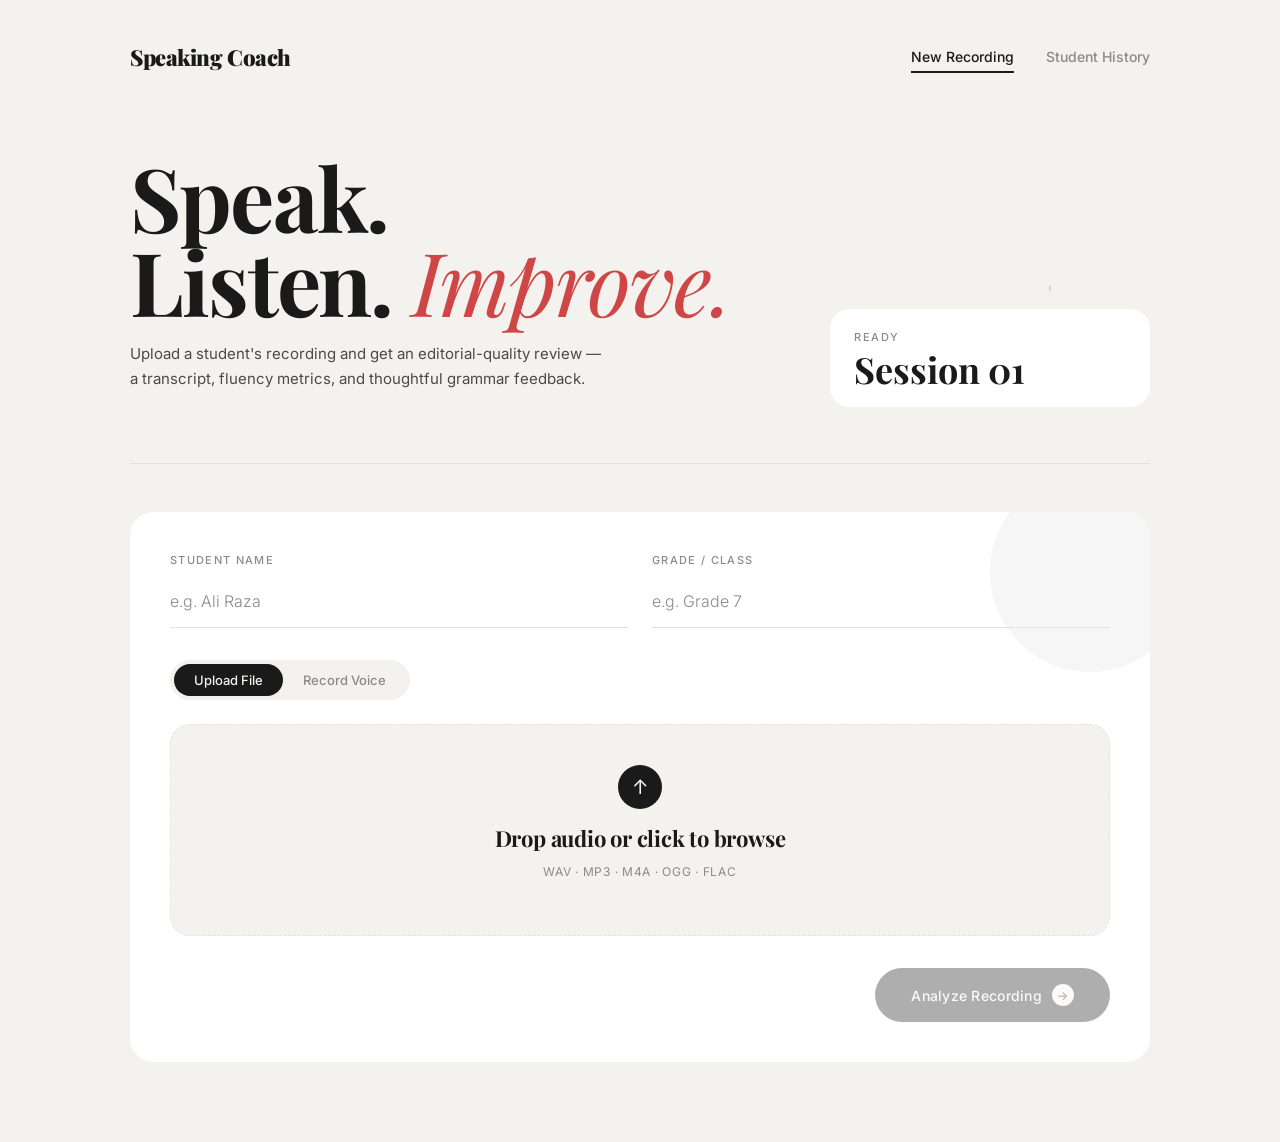
==== static/index.html @ c9e051ad "Speaking Coach" ====
<!DOCTYPE html>
<html lang="en">
<head>
  <meta charset="utf-8">
  <meta name="viewport" content="width=device-width, initial-scale=1">
  <title>English Speaking Coach</title>
  <link rel="preconnect" href="https://fonts.googleapis.com">
  <link rel="preconnect" href="https://fonts.gstatic.com" crossorigin>
  <link href="https://fonts.googleapis.com/css2?family=Playfair+Display:wght@400;500;700;900&family=Inter:wght@300;400;500;600;700&display=swap" rel="stylesheet">
  <style>
    :root {
      --bg: #f4f2ef;          /* warm cream */
      --surface: #ffffff;
      --ink: #1a1a1a;         /* near-black for pills, headings */
      --ink-soft: #4a4a4a;
      --muted: #8a8a8a;
      --line: #e6e3de;
      --accent: #CF4647;      /* the red from the loader */
      --dot: #d8d3cc;
      --serif: 'Playfair Display', Georgia, serif;
      --sans: 'Inter', system-ui, sans-serif;
    }
    * { box-sizing: border-box; }
    html, body { margin: 0; padding: 0; background: var(--bg); }
    body {
      font-family: var(--sans);
      color: var(--ink);
      font-size: 15px;
      line-height: 1.6;
      -webkit-font-smoothing: antialiased;
    }

    /* Dotted background pattern like the NYT reference */
    .dot-bg {
      background-image: radial-gradient(var(--dot) 1.5px, transparent 1.5px);
      background-size: 18px 18px;
    }

    /* ── Layout ── */
    .app-wrap { max-width: 1100px; margin: 0 auto; padding: 32px 40px 80px; }

    /* ── Top nav ── */
    nav.top {
      display: flex; align-items: center; justify-content: space-between;
      padding: 8px 0 40px;
    }
    .brand {
      font-family: var(--serif); font-weight: 900;
      font-size: 22px; letter-spacing: -0.02em;
    }
    .tabs { display: flex; gap: 32px; align-items: center; }
    .tab {
      background: transparent; border: none; cursor: pointer;
      font-family: var(--sans); font-size: 14px; font-weight: 500;
      color: var(--muted); padding: 6px 0;
      border-bottom: 2px solid transparent;
      transition: color 200ms ease, border-color 200ms ease;
    }
    .tab:hover { color: var(--ink); }
    .tab.active { color: var(--ink); border-bottom-color: var(--ink); }

    /* ── Hero ── */
    .hero {
      display: grid; grid-template-columns: 1fr 320px;
      gap: 48px; align-items: end;
      padding: 40px 0 56px;
      border-bottom: 1px solid var(--line);
      margin-bottom: 48px;
    }
    .hero h1 {
      font-family: var(--serif); font-weight: 700;
      font-size: clamp(48px, 7vw, 88px);
      line-height: 0.95; letter-spacing: -0.02em;
      margin: 0 0 20px;
    }
    .hero h1 em { font-style: italic; font-weight: 400; color: var(--accent); }
    .hero .lede {
      font-size: 15px; color: var(--ink-soft); max-width: 480px;
      line-height: 1.65;
    }
    .hero-side {
      background: var(--surface);
      padding: 20px 24px;
      border-radius: 20px;
      display: flex; flex-direction: column; gap: 4px;
    }
    .hero-side .stat-label {
      font-size: 11px; letter-spacing: 0.14em; text-transform: uppercase;
      color: var(--muted); font-weight: 500;
    }
    .hero-side .stat-val {
      font-family: var(--serif); font-weight: 700; font-size: 36px;
      color: var(--ink); line-height: 1;
    }

    /* ── Section header ── */
    .section-head {
      margin: 48px 0 20px;
      display: flex; align-items: baseline; gap: 16px;
    }
    .section-head h2 {
      font-family: var(--serif); font-weight: 700;
      font-size: 32px; letter-spacing: -0.01em; margin: 0;
    }
    .section-head .num {
      font-family: var(--sans); font-size: 12px;
      color: var(--muted); font-weight: 500; letter-spacing: 0.1em;
    }

    /* ── Form + Uploader card ── */
    .form-card {
      background: var(--surface);
      border-radius: 24px;
      padding: 40px;
      position: relative;
      overflow: hidden;
    }
    .form-card::before {
      content: ''; position: absolute; top: -40px; right: -40px;
      width: 200px; height: 200px; border-radius: 50%;
      background: var(--ink); opacity: 0.04;
    }
    .form-row {
      display: grid; grid-template-columns: 1fr 1fr; gap: 24px;
      margin-bottom: 32px;
      position: relative; z-index: 1;
    }
    .field label {
      display: block;
      font-size: 11px; letter-spacing: 0.12em; text-transform: uppercase;
      color: var(--muted); font-weight: 500;
      margin-bottom: 8px;
    }
    .input {
      width: 100%; padding: 12px 0;
      background: transparent;
      border: none; border-bottom: 1px solid var(--line);
      font: inherit; font-size: 16px; color: var(--ink);
      outline: none;
      transition: border-color 200ms ease;
    }
    .input:focus { border-color: var(--ink); }
    .input::placeholder { color: var(--muted); font-weight: 300; }

    .uploader {
      display: block; width: 100%; box-sizing: border-box;
      background: var(--bg);
      border: 1.5px dashed var(--line);
      border-radius: 20px;
      padding: 40px 24px; text-align: center;
      cursor: pointer;
      transition: border-color 200ms ease, background 200ms ease;
      position: relative; z-index: 1;
    }
    .uploader:hover, .uploader.dragging {
      border-color: var(--ink); background: var(--surface);
    }
    .uploader-icon {
      width: 44px; height: 44px; margin: 0 auto 12px;
      background: var(--ink); border-radius: 50%;
      display: grid; place-items: center; color: var(--bg);
      font-size: 20px;
    }
    .uploader .title {
      font-family: var(--serif); font-weight: 700; font-size: 22px;
      letter-spacing: -0.01em; color: var(--ink);
    }
    .uploader .sub {
      font-size: 12px; color: var(--muted); margin-top: 6px;
      letter-spacing: 0.06em;
    }
    .uploader input { display: none; }
    .selected-file {
      margin-top: 14px; font-size: 13px; font-weight: 500;
      color: var(--accent);
    }

    .audio-preview-wrap {
      background: var(--surface);
      border-radius: 16px;
      padding: 16px 20px;
      margin-top: 20px;
      display: flex; align-items: center; gap: 16px;
    }
    .audio-preview-wrap .icon-dot {
      width: 36px; height: 36px; border-radius: 50%;
      background: var(--ink); color: var(--bg);
      display: grid; place-items: center; flex: none;
      font-size: 14px;
    }
    .audio-preview-wrap audio {
      flex: 1; height: 36px;
    }

    /* ── Source toggle (upload vs record) ── */
    .source-toggle {
      display: inline-flex; padding: 4px;
      background: var(--bg); border-radius: 999px;
      margin-bottom: 24px; position: relative; z-index: 1;
    }
    .source-toggle button {
      background: transparent; border: none; cursor: pointer;
      padding: 8px 20px; border-radius: 999px;
      font-family: var(--sans); font-size: 13px; font-weight: 500;
      color: var(--muted);
      transition: all 200ms ease;
    }
    .source-toggle button.active {
      background: var(--ink); color: var(--bg);
    }

    /* ── Recorder ── */
    .recorder {
      background: var(--bg);
      border-radius: 20px;
      padding: 40px 24px; text-align: center;
      position: relative; z-index: 1;
    }
    .waveform {
      width: 100%; height: 80px;
      margin: 8px 0 24px;
      display: block;
    }
    .rec-btn {
      width: 72px; height: 72px; border-radius: 50%;
      border: none; cursor: pointer; margin: 0 auto 16px;
      background: var(--accent); color: var(--bg);
      display: grid; place-items: center;
      font-size: 28px;
      transition: transform 200ms ease, box-shadow 200ms ease;
      box-shadow: 0 0 0 0 rgba(207, 70, 71, 0.4);
    }
    .rec-btn:hover:not(.recording) { transform: scale(1.05); }
    .rec-btn.recording {
      background: var(--ink);
      animation: pulse 1.4s ease-out infinite;
    }
    @keyframes pulse {
      0% { box-shadow: 0 0 0 0 rgba(207, 70, 71, 0.5); }
      70% { box-shadow: 0 0 0 20px rgba(207, 70, 71, 0); }
      100% { box-shadow: 0 0 0 0 rgba(207, 70, 71, 0); }
    }
    .rec-status {
      font-family: var(--serif); font-style: italic; font-size: 18px;
      color: var(--ink); margin-bottom: 4px;
    }
    .rec-timer {
      font-family: var(--sans); font-size: 13px; letter-spacing: 0.08em;
      color: var(--muted);
    }

    /* ── Corrected transcript with highlights ── */
    .corrected-card {
      background: var(--surface);
      border-radius: 24px; padding: 32px 40px;
      margin-top: 16px;
      border-left: 4px solid var(--accent);
    }
    .corrected-card .label {
      font-size: 11px; letter-spacing: 0.14em; text-transform: uppercase;
      color: var(--muted); font-weight: 500; margin-bottom: 12px;
    }
    .corrected-text {
      font-family: var(--serif); font-size: 22px; line-height: 1.55;
      color: var(--ink);
    }
    .corrected-text mark {
      background: transparent;
      color: var(--accent);
      font-weight: 700;
      padding: 0 2px;
      border-bottom: 2px solid var(--accent);
    }
    .actions {
      display: flex; justify-content: flex-end;
      margin-top: 32px;
      position: relative; z-index: 1;
    }
    .btn-pill {
      background: var(--ink); color: var(--bg);
      border: none; cursor: pointer;
      padding: 16px 36px;
      border-radius: 999px;
      font-family: var(--sans); font-size: 14px; font-weight: 500;
      letter-spacing: 0.02em;
      transition: transform 200ms ease, background 200ms ease;
      display: inline-flex; align-items: center; gap: 10px;
    }
    .btn-pill:hover:not(:disabled) {
      background: var(--accent); transform: translateY(-1px);
    }
    .btn-pill:disabled { opacity: 0.35; cursor: not-allowed; }
    .btn-pill .arrow {
      width: 22px; height: 22px; border-radius: 50%;
      background: var(--bg); color: var(--ink);
      display: grid; place-items: center;
      font-size: 12px;
    }

    /* ── Transcript block (editorial style) ── */
    .transcript-card {
      background: var(--surface);
      border-radius: 24px; padding: 40px 48px;
      position: relative;
    }
    .transcript-card .quote-mark {
      position: absolute; top: 20px; left: 32px;
      font-family: var(--serif); font-size: 80px; line-height: 1;
      color: var(--accent); opacity: 0.4;
    }
    .transcript-text {
      font-family: var(--serif); font-weight: 400;
      font-size: 22px; line-height: 1.5;
      color: var(--ink); padding-left: 44px;
      font-style: italic;
    }

    /* ── Metrics grid — magazine style ── */
    .metrics {
      display: grid; grid-template-columns: repeat(4, 1fr); gap: 20px;
    }
    .metric {
      background: var(--surface);
      border-radius: 20px; padding: 24px;
      transition: transform 200ms ease;
    }
    .metric:hover { transform: translateY(-4px); }
    .metric .label {
      font-size: 11px; letter-spacing: 0.12em; text-transform: uppercase;
      color: var(--muted); font-weight: 500; margin-bottom: 12px;
    }
    .metric .value {
      font-family: var(--serif); font-weight: 700;
      font-size: 44px; line-height: 1; color: var(--ink);
    }
    .metric .unit {
      font-size: 12px; color: var(--muted); margin-top: 6px;
    }

    /* ── Mistakes as editorial cards ── */
    .mistakes-list { display: flex; flex-direction: column; gap: 16px; }
    .mistake-card {
      background: var(--surface);
      border-radius: 20px; padding: 24px 28px;
      display: flex; flex-direction: column; gap: 14px;
    }
    .mistake-card .rule-tag { align-self: flex-start; }
    .rule-tag {
      display: inline-block; font-size: 10px; font-weight: 600;
      letter-spacing: 0.08em; text-transform: uppercase;
      padding: 4px 12px; border-radius: 999px;
      background: var(--bg); color: var(--ink);
    }
    .mistake-body .diff {
      display: flex; align-items: center; gap: 14px;
      font-family: var(--serif); font-size: 20px; font-weight: 500;
      margin-bottom: 8px; flex-wrap: wrap;
    }
    .mistake-body .diff .wrong {
      text-decoration: line-through; text-decoration-color: var(--accent);
      text-decoration-thickness: 2px; color: var(--muted);
    }
    .mistake-body .diff .arrow { color: var(--muted); font-size: 14px; }
    .mistake-body .diff .fix { color: var(--ink); }
    .mistake-body .msg {
      font-size: 14px; color: var(--ink-soft); line-height: 1.6;
    }

    /* ── Filler pills ── */
    .fillers { display: flex; flex-wrap: wrap; gap: 8px; margin-top: 8px; }
    .filler-pill {
      padding: 6px 14px; border-radius: 999px;
      background: var(--surface); color: var(--ink-soft);
      font-size: 13px; font-family: var(--serif); font-style: italic;
    }

    /* ── Empty / success states ── */
    .empty {
      padding: 32px; text-align: center; background: var(--surface);
      border-radius: 20px;
      color: var(--muted); font-size: 14px;
    }
    .success {
      display: inline-flex; align-items: center; gap: 10px;
      background: var(--ink); color: var(--bg);
      padding: 8px 18px; border-radius: 999px;
      font-size: 12px; font-weight: 500; letter-spacing: 0.04em;
      margin-bottom: 24px;
    }
    .success .dot {
      width: 6px; height: 6px; border-radius: 50%; background: var(--accent);
    }

    /* ── Loader (from your CSS) ── */
    .loader-wrap {
      display: flex; flex-direction: column; align-items: center; gap: 20px;
      padding: 80px 0;
    }
    .loader-wrap .loader-caption {
      font-family: var(--serif); font-style: italic;
      font-size: 18px; color: var(--ink-soft);
    }
    .loader {
      width: 60px;
      aspect-ratio: .5;
      display: grid;
    }
    .loader:before {
      content: "";
      width: 30%;
      aspect-ratio: 1;
      border-radius: 50%;
      margin: auto auto 0;
      background: #CF4647;
      animation: l9-0 .5s cubic-bezier(0,800,1,800) infinite;
    }
    .loader:after {
      content: "";
      width: 100%;
      aspect-ratio: 1/cos(30deg);
      margin: 0 auto auto;
      clip-path: polygon(50% -50%,100% 50%,50% 150%,0 50%);
      background: #524656;
      animation: l9-1 .5s linear infinite;
    }
    @keyframes l9-0 {
      0%,2%  {translate: 0   0%}
      98%,to {translate: 0 -.2%}
    }
    @keyframes l9-1 {
      0%,5%  {rotate:  0deg}
      95%,to {rotate:-60deg}
    }

    /* ── History view ── */
    .student-picker {
      display: flex; flex-wrap: wrap; gap: 10px; margin-bottom: 32px;
    }
    .student-chip {
      padding: 10px 20px; border-radius: 999px;
      background: var(--surface); border: none; cursor: pointer;
      font-family: var(--sans); font-size: 13px; font-weight: 500;
      color: var(--ink-soft);
      transition: all 200ms ease;
    }
    .student-chip:hover { color: var(--ink); }
    .student-chip.active {
      background: var(--ink); color: var(--bg);
    }

    .history-header {
      margin-bottom: 32px;
    }
    .history-header .name {
      font-family: var(--serif); font-weight: 700; font-size: 48px;
      letter-spacing: -0.02em; margin: 0 0 8px;
    }
    .history-header .meta {
      font-size: 12px; letter-spacing: 0.12em; text-transform: uppercase;
      color: var(--muted); font-weight: 500;
    }

    .session-table {
      width: 100%; border-collapse: collapse;
      background: var(--surface); border-radius: 20px; overflow: hidden;
    }
    .session-table th {
      text-align: left; padding: 16px 20px;
      font-size: 11px; letter-spacing: 0.12em; text-transform: uppercase;
      color: var(--muted); font-weight: 500;
      border-bottom: 1px solid var(--line);
    }
    .session-table td {
      padding: 16px 20px;
      border-bottom: 1px solid var(--line);
      font-size: 14px;
    }
    .session-table tr:last-child td { border-bottom: none; }
    .session-table td:first-child { font-family: var(--serif); font-weight: 500; }

    .bar-list {
      background: var(--surface); border-radius: 20px; padding: 24px 28px;
    }
    .bar-row {
      display: grid; grid-template-columns: 160px 1fr 40px;
      align-items: center; gap: 16px; padding: 10px 0;
      font-size: 13px;
    }
    .bar-row + .bar-row { border-top: 1px solid var(--line); }
    .bar-track {
      height: 6px; background: var(--bg); border-radius: 999px; position: relative;
      overflow: hidden;
    }
    .bar-fill {
      position: absolute; top: 0; left: 0; height: 100%;
      background: var(--accent); border-radius: 999px;
      animation: bar-grow 800ms cubic-bezier(0.16, 1, 0.3, 1);
      transform-origin: left;
    }
    @keyframes bar-grow { from { transform: scaleX(0); } to { transform: scaleX(1); } }
    .bar-count {
      font-family: var(--serif); font-weight: 700; font-size: 18px;
      text-align: right; color: var(--ink);
    }

    /* ── Reveal ── */
    [data-reveal] {
      opacity: 0; transform: translateY(16px);
      transition: opacity 500ms ease, transform 500ms cubic-bezier(0.16, 1, 0.3, 1);
    }
    [data-reveal].on { opacity: 1; transform: translateY(0); }

    ::selection { background: var(--accent); color: var(--bg); }

    @media (max-width: 800px) {
      .app-wrap { padding: 24px; }
      .hero { grid-template-columns: 1fr; gap: 24px; }
      .form-row { grid-template-columns: 1fr; }
      .metrics { grid-template-columns: repeat(2, 1fr); }
      .mistake-card { grid-template-columns: 1fr; }
      .transcript-card { padding: 32px 24px; }
    }
  </style>
</head>
<body>
  <div class="app-wrap">
    <nav class="top">
      <div class="brand" data-reveal>Speaking Coach</div>
      <div class="tabs">
        <button class="tab active" data-tab="record" data-reveal>New Recording</button>
        <button class="tab" data-tab="history" data-reveal>Student History</button>
      </div>
    </nav>

    <!-- ─── RECORDING VIEW ─── -->
    <section id="view-record">
      <div class="hero dot-bg" style="background-position: right center; background-repeat: no-repeat; background-size: 200px 100%;">
        <div>
          <h1 data-reveal>
            Speak.<br>
            Listen. <em>Improve.</em>
          </h1>
          <p class="lede" data-reveal>
            Upload a student's recording and get an editorial-quality review — a transcript, fluency metrics, and thoughtful grammar feedback.
          </p>
        </div>
        <div class="hero-side" data-reveal>
          <span class="stat-label">Ready</span>
          <span class="stat-val">Session 01</span>
        </div>
      </div>

      <div class="form-card" data-reveal>
        <div class="form-row">
          <div class="field">
            <label for="studentName">Student Name</label>
            <input class="input" id="studentName" placeholder="e.g. Ali Raza">
          </div>
          <div class="field">
            <label for="studentGrade">Grade / Class</label>
            <input class="input" id="studentGrade" placeholder="e.g. Grade 7">
          </div>
        </div>

        <div class="source-toggle" id="sourceToggle">
          <button class="active" data-source="upload">Upload File</button>
          <button data-source="record">Record Voice</button>
        </div>

        <label class="uploader" id="uploader">
          <div class="uploader-icon">↑</div>
          <div class="title">Drop audio or click to browse</div>
          <div class="sub">WAV · MP3 · M4A · OGG · FLAC</div>
          <div class="selected-file" id="selectedFile"></div>
          <input type="file" id="audioInput" accept="audio/*">
        </label>

        <div class="recorder" id="recorder" style="display:none">
          <canvas class="waveform" id="waveform"></canvas>
          <button class="rec-btn" id="recBtn">●</button>
          <div class="rec-status" id="recStatus">Tap to start recording</div>
          <div class="rec-timer" id="recTimer">00:00</div>
        </div>

        <div class="audio-preview-wrap" id="audioPreviewWrap" style="display:none">
          <div class="icon-dot">♪</div>
          <audio id="audioPreview" controls></audio>
        </div>

        <div class="actions">
          <button class="btn-pill" id="analyzeBtn" disabled>
            Analyze Recording
            <span class="arrow">→</span>
          </button>
        </div>
      </div>

      <div id="results"></div>
    </section>

    <!-- ─── HISTORY VIEW ─── -->
    <section id="view-history" style="display:none">
      <div class="section-head">
        <span class="num">01</span>
        <h2>Students</h2>
      </div>
      <div class="student-picker" id="studentPicker"></div>
      <div id="studentDetail"></div>
    </section>
  </div>

  <script src="/static/app.js"></script>
</body>
</html>
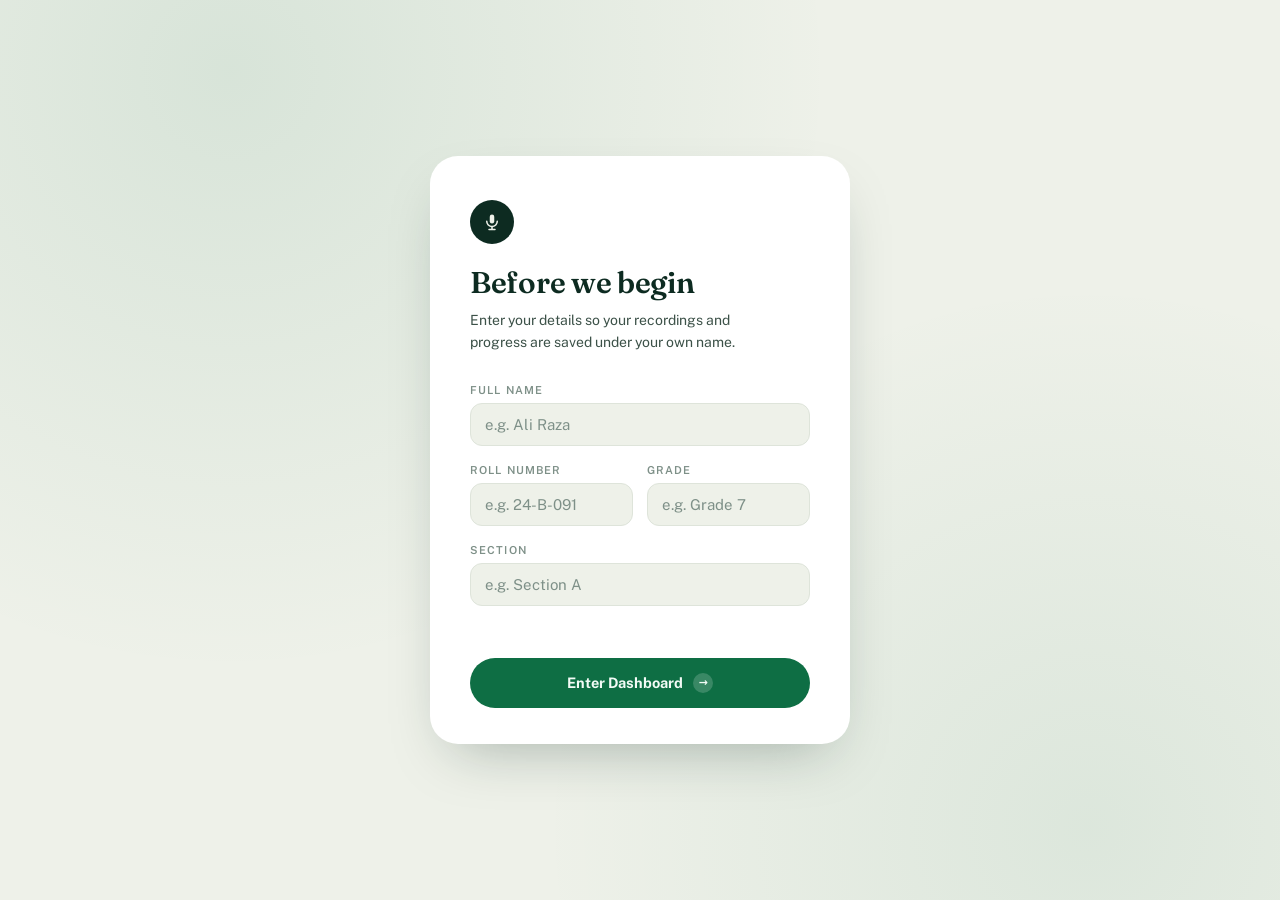
==== commit 0bc83ca2: "Updated the codebase" ====
--- a/static/index.html
+++ b/static/index.html
@@ -3,612 +3,190 @@
 <head>
   <meta charset="utf-8">
   <meta name="viewport" content="width=device-width, initial-scale=1">
-  <title>English Speaking Coach</title>
+  <title>Speaking Coach — Sign In</title>
   <link rel="preconnect" href="https://fonts.googleapis.com">
   <link rel="preconnect" href="https://fonts.gstatic.com" crossorigin>
-  <link href="https://fonts.googleapis.com/css2?family=Playfair+Display:wght@400;500;700;900&family=Inter:wght@300;400;500;600;700&display=swap" rel="stylesheet">
+  <link href="https://fonts.googleapis.com/css2?family=Fraunces:ital,opsz,wght@0,9..144,400;0,9..144,600;1,9..144,500&family=Public+Sans:wght@400;500;600;700&display=swap" rel="stylesheet">
   <style>
     :root {
-      --bg: #f4f2ef;          /* warm cream */
+      --bg: #eef1e9;
       --surface: #ffffff;
-      --ink: #1a1a1a;         /* near-black for pills, headings */
-      --ink-soft: #4a4a4a;
-      --muted: #8a8a8a;
-      --line: #e6e3de;
-      --accent: #CF4647;      /* the red from the loader */
-      --dot: #d8d3cc;
-      --serif: 'Playfair Display', Georgia, serif;
-      --sans: 'Inter', system-ui, sans-serif;
+      --ink: #0d2b21;
+      --ink-soft: #3c5148;
+      --muted: #7e9088;
+      --accent: #0e6e44;
+      --accent-bright: #14a868;
+      --line: #dee4da;
+      --serif: 'Fraunces', Georgia, serif;
+      --sans: 'Public Sans', system-ui, sans-serif;
     }
     * { box-sizing: border-box; }
-    html, body { margin: 0; padding: 0; background: var(--bg); }
+    html, body { margin: 0; padding: 0; height: 100%; }
     body {
       font-family: var(--sans);
+      background: var(--bg);
       color: var(--ink);
-      font-size: 15px;
-      line-height: 1.6;
-      -webkit-font-smoothing: antialiased;
+      display: grid;
+      place-items: center;
+      min-height: 100vh;
+      background-image: radial-gradient(circle at 18% 8%, color-mix(in srgb, var(--accent) 10%, transparent), transparent 45%),
+                         radial-gradient(circle at 85% 92%, color-mix(in srgb, var(--accent) 8%, transparent), transparent 40%);
     }
 
-    /* Dotted background pattern like the NYT reference */
-    .dot-bg {
-      background-image: radial-gradient(var(--dot) 1.5px, transparent 1.5px);
-      background-size: 18px 18px;
+    .panel {
+      width: min(420px, calc(100vw - 48px));
+      background: var(--surface);
+      border-radius: 28px;
+      padding: 44px 40px 36px;
+      box-shadow: 0 24px 60px -24px color-mix(in srgb, var(--ink) 35%, transparent);
     }
 
-    /* ── Layout ── */
-    .app-wrap { max-width: 1100px; margin: 0 auto; padding: 32px 40px 80px; }
+    .mark {
+      width: 44px; height: 44px; border-radius: 50%;
+      background: var(--ink); color: var(--bg);
+      display: grid; place-items: center;
+      margin-bottom: 22px;
+    }
+    .mark svg { width: 18px; height: 18px; }
 
-    /* ── Top nav ── */
-    nav.top {
-      display: flex; align-items: center; justify-content: space-between;
-      padding: 8px 0 40px;
+    h1 {
+      font-family: var(--serif); font-weight: 600; font-size: 30px;
+      line-height: 1.15; letter-spacing: -0.01em; margin: 0 0 8px;
     }
-    .brand {
-      font-family: var(--serif); font-weight: 900;
-      font-size: 22px; letter-spacing: -0.02em;
-    }
-    .tabs { display: flex; gap: 32px; align-items: center; }
-    .tab {
-      background: transparent; border: none; cursor: pointer;
-      font-family: var(--sans); font-size: 14px; font-weight: 500;
-      color: var(--muted); padding: 6px 0;
-      border-bottom: 2px solid transparent;
-      transition: color 200ms ease, border-color 200ms ease;
-    }
-    .tab:hover { color: var(--ink); }
-    .tab.active { color: var(--ink); border-bottom-color: var(--ink); }
-
-    /* ── Hero ── */
-    .hero {
-      display: grid; grid-template-columns: 1fr 320px;
-      gap: 48px; align-items: end;
-      padding: 40px 0 56px;
-      border-bottom: 1px solid var(--line);
-      margin-bottom: 48px;
-    }
-    .hero h1 {
-      font-family: var(--serif); font-weight: 700;
-      font-size: clamp(48px, 7vw, 88px);
-      line-height: 0.95; letter-spacing: -0.02em;
-      margin: 0 0 20px;
-    }
-    .hero h1 em { font-style: italic; font-weight: 400; color: var(--accent); }
-    .hero .lede {
-      font-size: 15px; color: var(--ink-soft); max-width: 480px;
-      line-height: 1.65;
-    }
-    .hero-side {
-      background: var(--surface);
-      padding: 20px 24px;
-      border-radius: 20px;
-      display: flex; flex-direction: column; gap: 4px;
-    }
-    .hero-side .stat-label {
-      font-size: 11px; letter-spacing: 0.14em; text-transform: uppercase;
-      color: var(--muted); font-weight: 500;
-    }
-    .hero-side .stat-val {
-      font-family: var(--serif); font-weight: 700; font-size: 36px;
-      color: var(--ink); line-height: 1;
+    p.lede {
+      margin: 0 0 30px; color: var(--ink-soft); font-size: 14px; line-height: 1.6;
+      max-width: 34ch;
     }
 
-    /* ── Section header ── */
-    .section-head {
-      margin: 48px 0 20px;
-      display: flex; align-items: baseline; gap: 16px;
+    form { display: flex; flex-direction: column; gap: 18px; }
+    .row { display: grid; grid-template-columns: 1fr 1fr; gap: 14px; }
+    .field label {
+      display: block; font-size: 11px; letter-spacing: 0.1em; text-transform: uppercase;
+      color: var(--muted); font-weight: 600; margin-bottom: 7px;
     }
-    .section-head h2 {
-      font-family: var(--serif); font-weight: 700;
-      font-size: 32px; letter-spacing: -0.01em; margin: 0;
+    .field input {
+      width: 100%; padding: 12px 14px; font: inherit; font-size: 15px;
+      color: var(--ink); background: var(--bg);
+      border: 1.5px solid var(--line); border-radius: 12px;
+      outline: none; transition: border-color 150ms ease, background 150ms ease;
     }
-    .section-head .num {
-      font-family: var(--sans); font-size: 12px;
-      color: var(--muted); font-weight: 500; letter-spacing: 0.1em;
+    .field input:focus { border-color: var(--accent); background: var(--surface); }
+    .field input::placeholder { color: var(--muted); }
+
+    .go {
+      margin-top: 6px;
+      width: 100%; border: none; cursor: pointer;
+      background: var(--accent); color: #f2fbf6;
+      font-family: var(--sans); font-weight: 700; font-size: 14.5px;
+      padding: 15px; border-radius: 999px;
+      display: inline-flex; align-items: center; justify-content: center; gap: 10px;
+      transition: background 150ms ease, transform 150ms ease;
+    }
+    .go:hover { background: var(--accent-bright); transform: translateY(-1px); }
+    .go:active { transform: translateY(0); }
+    .go .arrow {
+      width: 20px; height: 20px; border-radius: 50%;
+      background: rgba(255,255,255,0.18);
+      display: grid; place-items: center; font-size: 11px;
     }
 
-    /* ── Form + Uploader card ── */
-    .form-card {
-      background: var(--surface);
-      border-radius: 24px;
-      padding: 40px;
-      position: relative;
-      overflow: hidden;
-    }
-    .form-card::before {
-      content: ''; position: absolute; top: -40px; right: -40px;
-      width: 200px; height: 200px; border-radius: 50%;
-      background: var(--ink); opacity: 0.04;
-    }
-    .form-row {
-      display: grid; grid-template-columns: 1fr 1fr; gap: 24px;
-      margin-bottom: 32px;
-      position: relative; z-index: 1;
-    }
-    .field label {
-      display: block;
-      font-size: 11px; letter-spacing: 0.12em; text-transform: uppercase;
-      color: var(--muted); font-weight: 500;
-      margin-bottom: 8px;
-    }
-    .input {
-      width: 100%; padding: 12px 0;
-      background: transparent;
-      border: none; border-bottom: 1px solid var(--line);
-      font: inherit; font-size: 16px; color: var(--ink);
-      outline: none;
-      transition: border-color 200ms ease;
-    }
-    .input:focus { border-color: var(--ink); }
-    .input::placeholder { color: var(--muted); font-weight: 300; }
-
-    .uploader {
-      display: block; width: 100%; box-sizing: border-box;
-      background: var(--bg);
-      border: 1.5px dashed var(--line);
-      border-radius: 20px;
-      padding: 40px 24px; text-align: center;
-      cursor: pointer;
-      transition: border-color 200ms ease, background 200ms ease;
-      position: relative; z-index: 1;
-    }
-    .uploader:hover, .uploader.dragging {
-      border-color: var(--ink); background: var(--surface);
-    }
-    .uploader-icon {
-      width: 44px; height: 44px; margin: 0 auto 12px;
-      background: var(--ink); border-radius: 50%;
-      display: grid; place-items: center; color: var(--bg);
-      font-size: 20px;
-    }
-    .uploader .title {
-      font-family: var(--serif); font-weight: 700; font-size: 22px;
-      letter-spacing: -0.01em; color: var(--ink);
-    }
-    .uploader .sub {
-      font-size: 12px; color: var(--muted); margin-top: 6px;
-      letter-spacing: 0.06em;
-    }
-    .uploader input { display: none; }
-    .selected-file {
-      margin-top: 14px; font-size: 13px; font-weight: 500;
-      color: var(--accent);
+    .error {
+      font-size: 13px; color: #b23b2e; min-height: 16px; margin: -6px 0 0;
     }
 
-    .audio-preview-wrap {
-      background: var(--surface);
-      border-radius: 16px;
-      padding: 16px 20px;
-      margin-top: 20px;
-      display: flex; align-items: center; gap: 16px;
+    .resume {
+      margin-top: 24px; padding-top: 20px; border-top: 1px solid var(--line);
+      display: none; align-items: center; justify-content: space-between; gap: 12px;
     }
-    .audio-preview-wrap .icon-dot {
-      width: 36px; height: 36px; border-radius: 50%;
-      background: var(--ink); color: var(--bg);
-      display: grid; place-items: center; flex: none;
-      font-size: 14px;
+    .resume.show { display: flex; }
+    .resume-info { font-size: 13px; color: var(--ink-soft); line-height: 1.5; }
+    .resume-info strong { color: var(--ink); font-family: var(--serif); font-size: 15px; }
+    .resume-btn {
+      flex: none; background: transparent; border: 1.5px solid var(--line);
+      color: var(--ink); font-family: var(--sans); font-size: 12.5px; font-weight: 600;
+      padding: 9px 16px; border-radius: 999px; cursor: pointer;
+      transition: border-color 150ms ease, color 150ms ease;
     }
-    .audio-preview-wrap audio {
-      flex: 1; height: 36px;
-    }
-
-    /* ── Source toggle (upload vs record) ── */
-    .source-toggle {
-      display: inline-flex; padding: 4px;
-      background: var(--bg); border-radius: 999px;
-      margin-bottom: 24px; position: relative; z-index: 1;
-    }
-    .source-toggle button {
-      background: transparent; border: none; cursor: pointer;
-      padding: 8px 20px; border-radius: 999px;
-      font-family: var(--sans); font-size: 13px; font-weight: 500;
-      color: var(--muted);
-      transition: all 200ms ease;
-    }
-    .source-toggle button.active {
-      background: var(--ink); color: var(--bg);
-    }
-
-    /* ── Recorder ── */
-    .recorder {
-      background: var(--bg);
-      border-radius: 20px;
-      padding: 40px 24px; text-align: center;
-      position: relative; z-index: 1;
-    }
-    .waveform {
-      width: 100%; height: 80px;
-      margin: 8px 0 24px;
-      display: block;
-    }
-    .rec-btn {
-      width: 72px; height: 72px; border-radius: 50%;
-      border: none; cursor: pointer; margin: 0 auto 16px;
-      background: var(--accent); color: var(--bg);
-      display: grid; place-items: center;
-      font-size: 28px;
-      transition: transform 200ms ease, box-shadow 200ms ease;
-      box-shadow: 0 0 0 0 rgba(207, 70, 71, 0.4);
-    }
-    .rec-btn:hover:not(.recording) { transform: scale(1.05); }
-    .rec-btn.recording {
-      background: var(--ink);
-      animation: pulse 1.4s ease-out infinite;
-    }
-    @keyframes pulse {
-      0% { box-shadow: 0 0 0 0 rgba(207, 70, 71, 0.5); }
-      70% { box-shadow: 0 0 0 20px rgba(207, 70, 71, 0); }
-      100% { box-shadow: 0 0 0 0 rgba(207, 70, 71, 0); }
-    }
-    .rec-status {
-      font-family: var(--serif); font-style: italic; font-size: 18px;
-      color: var(--ink); margin-bottom: 4px;
-    }
-    .rec-timer {
-      font-family: var(--sans); font-size: 13px; letter-spacing: 0.08em;
-      color: var(--muted);
-    }
-
-    /* ── Corrected transcript with highlights ── */
-    .corrected-card {
-      background: var(--surface);
-      border-radius: 24px; padding: 32px 40px;
-      margin-top: 16px;
-      border-left: 4px solid var(--accent);
-    }
-    .corrected-card .label {
-      font-size: 11px; letter-spacing: 0.14em; text-transform: uppercase;
-      color: var(--muted); font-weight: 500; margin-bottom: 12px;
-    }
-    .corrected-text {
-      font-family: var(--serif); font-size: 22px; line-height: 1.55;
-      color: var(--ink);
-    }
-    .corrected-text mark {
-      background: transparent;
-      color: var(--accent);
-      font-weight: 700;
-      padding: 0 2px;
-      border-bottom: 2px solid var(--accent);
-    }
-    .actions {
-      display: flex; justify-content: flex-end;
-      margin-top: 32px;
-      position: relative; z-index: 1;
-    }
-    .btn-pill {
-      background: var(--ink); color: var(--bg);
-      border: none; cursor: pointer;
-      padding: 16px 36px;
-      border-radius: 999px;
-      font-family: var(--sans); font-size: 14px; font-weight: 500;
-      letter-spacing: 0.02em;
-      transition: transform 200ms ease, background 200ms ease;
-      display: inline-flex; align-items: center; gap: 10px;
-    }
-    .btn-pill:hover:not(:disabled) {
-      background: var(--accent); transform: translateY(-1px);
-    }
-    .btn-pill:disabled { opacity: 0.35; cursor: not-allowed; }
-    .btn-pill .arrow {
-      width: 22px; height: 22px; border-radius: 50%;
-      background: var(--bg); color: var(--ink);
-      display: grid; place-items: center;
-      font-size: 12px;
-    }
-
-    /* ── Transcript block (editorial style) ── */
-    .transcript-card {
-      background: var(--surface);
-      border-radius: 24px; padding: 40px 48px;
-      position: relative;
-    }
-    .transcript-card .quote-mark {
-      position: absolute; top: 20px; left: 32px;
-      font-family: var(--serif); font-size: 80px; line-height: 1;
-      color: var(--accent); opacity: 0.4;
-    }
-    .transcript-text {
-      font-family: var(--serif); font-weight: 400;
-      font-size: 22px; line-height: 1.5;
-      color: var(--ink); padding-left: 44px;
-      font-style: italic;
-    }
-
-    /* ── Metrics grid — magazine style ── */
-    .metrics {
-      display: grid; grid-template-columns: repeat(4, 1fr); gap: 20px;
-    }
-    .metric {
-      background: var(--surface);
-      border-radius: 20px; padding: 24px;
-      transition: transform 200ms ease;
-    }
-    .metric:hover { transform: translateY(-4px); }
-    .metric .label {
-      font-size: 11px; letter-spacing: 0.12em; text-transform: uppercase;
-      color: var(--muted); font-weight: 500; margin-bottom: 12px;
-    }
-    .metric .value {
-      font-family: var(--serif); font-weight: 700;
-      font-size: 44px; line-height: 1; color: var(--ink);
-    }
-    .metric .unit {
-      font-size: 12px; color: var(--muted); margin-top: 6px;
-    }
-
-    /* ── Mistakes as editorial cards ── */
-    .mistakes-list { display: flex; flex-direction: column; gap: 16px; }
-    .mistake-card {
-      background: var(--surface);
-      border-radius: 20px; padding: 24px 28px;
-      display: flex; flex-direction: column; gap: 14px;
-    }
-    .mistake-card .rule-tag { align-self: flex-start; }
-    .rule-tag {
-      display: inline-block; font-size: 10px; font-weight: 600;
-      letter-spacing: 0.08em; text-transform: uppercase;
-      padding: 4px 12px; border-radius: 999px;
-      background: var(--bg); color: var(--ink);
-    }
-    .mistake-body .diff {
-      display: flex; align-items: center; gap: 14px;
-      font-family: var(--serif); font-size: 20px; font-weight: 500;
-      margin-bottom: 8px; flex-wrap: wrap;
-    }
-    .mistake-body .diff .wrong {
-      text-decoration: line-through; text-decoration-color: var(--accent);
-      text-decoration-thickness: 2px; color: var(--muted);
-    }
-    .mistake-body .diff .arrow { color: var(--muted); font-size: 14px; }
-    .mistake-body .diff .fix { color: var(--ink); }
-    .mistake-body .msg {
-      font-size: 14px; color: var(--ink-soft); line-height: 1.6;
-    }
-
-    /* ── Filler pills ── */
-    .fillers { display: flex; flex-wrap: wrap; gap: 8px; margin-top: 8px; }
-    .filler-pill {
-      padding: 6px 14px; border-radius: 999px;
-      background: var(--surface); color: var(--ink-soft);
-      font-size: 13px; font-family: var(--serif); font-style: italic;
-    }
-
-    /* ── Empty / success states ── */
-    .empty {
-      padding: 32px; text-align: center; background: var(--surface);
-      border-radius: 20px;
-      color: var(--muted); font-size: 14px;
-    }
-    .success {
-      display: inline-flex; align-items: center; gap: 10px;
-      background: var(--ink); color: var(--bg);
-      padding: 8px 18px; border-radius: 999px;
-      font-size: 12px; font-weight: 500; letter-spacing: 0.04em;
-      margin-bottom: 24px;
-    }
-    .success .dot {
-      width: 6px; height: 6px; border-radius: 50%; background: var(--accent);
-    }
-
-    /* ── Loader (from your CSS) ── */
-    .loader-wrap {
-      display: flex; flex-direction: column; align-items: center; gap: 20px;
-      padding: 80px 0;
-    }
-    .loader-wrap .loader-caption {
-      font-family: var(--serif); font-style: italic;
-      font-size: 18px; color: var(--ink-soft);
-    }
-    .loader {
-      width: 60px;
-      aspect-ratio: .5;
-      display: grid;
-    }
-    .loader:before {
-      content: "";
-      width: 30%;
-      aspect-ratio: 1;
-      border-radius: 50%;
-      margin: auto auto 0;
-      background: #CF4647;
-      animation: l9-0 .5s cubic-bezier(0,800,1,800) infinite;
-    }
-    .loader:after {
-      content: "";
-      width: 100%;
-      aspect-ratio: 1/cos(30deg);
-      margin: 0 auto auto;
-      clip-path: polygon(50% -50%,100% 50%,50% 150%,0 50%);
-      background: #524656;
-      animation: l9-1 .5s linear infinite;
-    }
-    @keyframes l9-0 {
-      0%,2%  {translate: 0   0%}
-      98%,to {translate: 0 -.2%}
-    }
-    @keyframes l9-1 {
-      0%,5%  {rotate:  0deg}
-      95%,to {rotate:-60deg}
-    }
-
-    /* ── History view ── */
-    .student-picker {
-      display: flex; flex-wrap: wrap; gap: 10px; margin-bottom: 32px;
-    }
-    .student-chip {
-      padding: 10px 20px; border-radius: 999px;
-      background: var(--surface); border: none; cursor: pointer;
-      font-family: var(--sans); font-size: 13px; font-weight: 500;
-      color: var(--ink-soft);
-      transition: all 200ms ease;
-    }
-    .student-chip:hover { color: var(--ink); }
-    .student-chip.active {
-      background: var(--ink); color: var(--bg);
-    }
-
-    .history-header {
-      margin-bottom: 32px;
-    }
-    .history-header .name {
-      font-family: var(--serif); font-weight: 700; font-size: 48px;
-      letter-spacing: -0.02em; margin: 0 0 8px;
-    }
-    .history-header .meta {
-      font-size: 12px; letter-spacing: 0.12em; text-transform: uppercase;
-      color: var(--muted); font-weight: 500;
-    }
-
-    .session-table {
-      width: 100%; border-collapse: collapse;
-      background: var(--surface); border-radius: 20px; overflow: hidden;
-    }
-    .session-table th {
-      text-align: left; padding: 16px 20px;
-      font-size: 11px; letter-spacing: 0.12em; text-transform: uppercase;
-      color: var(--muted); font-weight: 500;
-      border-bottom: 1px solid var(--line);
-    }
-    .session-table td {
-      padding: 16px 20px;
-      border-bottom: 1px solid var(--line);
-      font-size: 14px;
-    }
-    .session-table tr:last-child td { border-bottom: none; }
-    .session-table td:first-child { font-family: var(--serif); font-weight: 500; }
-
-    .bar-list {
-      background: var(--surface); border-radius: 20px; padding: 24px 28px;
-    }
-    .bar-row {
-      display: grid; grid-template-columns: 160px 1fr 40px;
-      align-items: center; gap: 16px; padding: 10px 0;
-      font-size: 13px;
-    }
-    .bar-row + .bar-row { border-top: 1px solid var(--line); }
-    .bar-track {
-      height: 6px; background: var(--bg); border-radius: 999px; position: relative;
-      overflow: hidden;
-    }
-    .bar-fill {
-      position: absolute; top: 0; left: 0; height: 100%;
-      background: var(--accent); border-radius: 999px;
-      animation: bar-grow 800ms cubic-bezier(0.16, 1, 0.3, 1);
-      transform-origin: left;
-    }
-    @keyframes bar-grow { from { transform: scaleX(0); } to { transform: scaleX(1); } }
-    .bar-count {
-      font-family: var(--serif); font-weight: 700; font-size: 18px;
-      text-align: right; color: var(--ink);
-    }
-
-    /* ── Reveal ── */
-    [data-reveal] {
-      opacity: 0; transform: translateY(16px);
-      transition: opacity 500ms ease, transform 500ms cubic-bezier(0.16, 1, 0.3, 1);
-    }
-    [data-reveal].on { opacity: 1; transform: translateY(0); }
-
-    ::selection { background: var(--accent); color: var(--bg); }
-
-    @media (max-width: 800px) {
-      .app-wrap { padding: 24px; }
-      .hero { grid-template-columns: 1fr; gap: 24px; }
-      .form-row { grid-template-columns: 1fr; }
-      .metrics { grid-template-columns: repeat(2, 1fr); }
-      .mistake-card { grid-template-columns: 1fr; }
-      .transcript-card { padding: 32px 24px; }
-    }
+    .resume-btn:hover { border-color: var(--accent); color: var(--accent); }
   </style>
 </head>
 <body>
-  <div class="app-wrap">
-    <nav class="top">
-      <div class="brand" data-reveal>Speaking Coach</div>
-      <div class="tabs">
-        <button class="tab active" data-tab="record" data-reveal>New Recording</button>
-        <button class="tab" data-tab="history" data-reveal>Student History</button>
+  <div class="panel">
+    <div class="mark">
+      <svg viewBox="0 0 24 24" fill="none" xmlns="http://www.w3.org/2000/svg">
+        <path d="M12 2a3 3 0 0 0-3 3v6a3 3 0 0 0 6 0V5a3 3 0 0 0-3-3Z" fill="currentColor"/>
+        <path d="M6 11a1 1 0 1 0-2 0 8 8 0 0 0 7 7.94V21H8a1 1 0 1 0 0 2h8a1 1 0 1 0 0-2h-3v-2.06A8 8 0 0 0 20 11a1 1 0 1 0-2 0 6 6 0 0 1-12 0Z" fill="currentColor"/>
+      </svg>
+    </div>
+    <h1>Before we begin</h1>
+    <p class="lede">Enter your details so your recordings and progress are saved under your own name.</p>
+
+    <form id="gateForm" novalidate>
+      <div class="field">
+        <label for="fName">Full Name</label>
+        <input id="fName" placeholder="e.g. Ali Raza" autocomplete="name">
       </div>
-    </nav>
-
-    <!-- ─── RECORDING VIEW ─── -->
-    <section id="view-record">
-      <div class="hero dot-bg" style="background-position: right center; background-repeat: no-repeat; background-size: 200px 100%;">
-        <div>
-          <h1 data-reveal>
-            Speak.<br>
-            Listen. <em>Improve.</em>
-          </h1>
-          <p class="lede" data-reveal>
-            Upload a student's recording and get an editorial-quality review — a transcript, fluency metrics, and thoughtful grammar feedback.
-          </p>
+      <div class="row">
+        <div class="field">
+          <label for="fRoll">Roll Number</label>
+          <input id="fRoll" placeholder="e.g. 24-B-091">
         </div>
-        <div class="hero-side" data-reveal>
-          <span class="stat-label">Ready</span>
-          <span class="stat-val">Session 01</span>
+        <div class="field">
+          <label for="fGrade">Grade</label>
+          <input id="fGrade" placeholder="e.g. Grade 7">
         </div>
       </div>
+      <div class="field">
+        <label for="fSection">Section</label>
+        <input id="fSection" placeholder="e.g. Section A">
+      </div>
+      <div class="error" id="formError"></div>
+      <button class="go" type="submit">
+        Enter Dashboard
+        <span class="arrow">→</span>
+      </button>
+    </form>
 
-      <div class="form-card" data-reveal>
-        <div class="form-row">
-          <div class="field">
-            <label for="studentName">Student Name</label>
-            <input class="input" id="studentName" placeholder="e.g. Ali Raza">
-          </div>
-          <div class="field">
-            <label for="studentGrade">Grade / Class</label>
-            <input class="input" id="studentGrade" placeholder="e.g. Grade 7">
-          </div>
-        </div>
-
-        <div class="source-toggle" id="sourceToggle">
-          <button class="active" data-source="upload">Upload File</button>
-          <button data-source="record">Record Voice</button>
-        </div>
-
-        <label class="uploader" id="uploader">
-          <div class="uploader-icon">↑</div>
-          <div class="title">Drop audio or click to browse</div>
-          <div class="sub">WAV · MP3 · M4A · OGG · FLAC</div>
-          <div class="selected-file" id="selectedFile"></div>
-          <input type="file" id="audioInput" accept="audio/*">
-        </label>
-
-        <div class="recorder" id="recorder" style="display:none">
-          <canvas class="waveform" id="waveform"></canvas>
-          <button class="rec-btn" id="recBtn">●</button>
-          <div class="rec-status" id="recStatus">Tap to start recording</div>
-          <div class="rec-timer" id="recTimer">00:00</div>
-        </div>
-
-        <div class="audio-preview-wrap" id="audioPreviewWrap" style="display:none">
-          <div class="icon-dot">♪</div>
-          <audio id="audioPreview" controls></audio>
-        </div>
-
-        <div class="actions">
-          <button class="btn-pill" id="analyzeBtn" disabled>
-            Analyze Recording
-            <span class="arrow">→</span>
-          </button>
-        </div>
-      </div>
-
-      <div id="results"></div>
-    </section>
-
-    <!-- ─── HISTORY VIEW ─── -->
-    <section id="view-history" style="display:none">
-      <div class="section-head">
-        <span class="num">01</span>
-        <h2>Students</h2>
-      </div>
-      <div class="student-picker" id="studentPicker"></div>
-      <div id="studentDetail"></div>
-    </section>
+    <div class="resume" id="resume">
+      <div class="resume-info">Signed in earlier as<br><strong id="resumeName"></strong></div>
+      <button class="resume-btn" id="resumeBtn">Continue</button>
+    </div>
   </div>
 
-  <script src="/static/app.js"></script>
+  <script>
+    const STORAGE_KEY = 'speakingCoachStudent';
+
+    const form = document.getElementById('gateForm');
+    const errorEl = document.getElementById('formError');
+    const resume = document.getElementById('resume');
+    const resumeName = document.getElementById('resumeName');
+    const resumeBtn = document.getElementById('resumeBtn');
+
+    let saved = null;
+    try { saved = JSON.parse(localStorage.getItem(STORAGE_KEY)); } catch (e) { saved = null; }
+
+    if (saved && saved.name && saved.roll) {
+      resume.classList.add('show');
+      resumeName.textContent = `${saved.name} · Roll ${saved.roll}`;
+      resumeBtn.addEventListener('click', () => { window.location.href = 'dashboard.html'; });
+    }
+
+    form.addEventListener('submit', e => {
+      e.preventDefault();
+      const name = document.getElementById('fName').value.trim();
+      const roll = document.getElementById('fRoll').value.trim();
+      const grade = document.getElementById('fGrade').value.trim();
+      const section = document.getElementById('fSection').value.trim();
+
+      if (!name || !roll || !grade || !section) {
+        errorEl.textContent = 'Please fill in every field to continue.';
+        return;
+      }
+      errorEl.textContent = '';
+
+      localStorage.setItem(STORAGE_KEY, JSON.stringify({ name, roll, grade, section }));
+      window.location.href = 'dashboard.html';
+    });
+  </script>
 </body>
 </html>
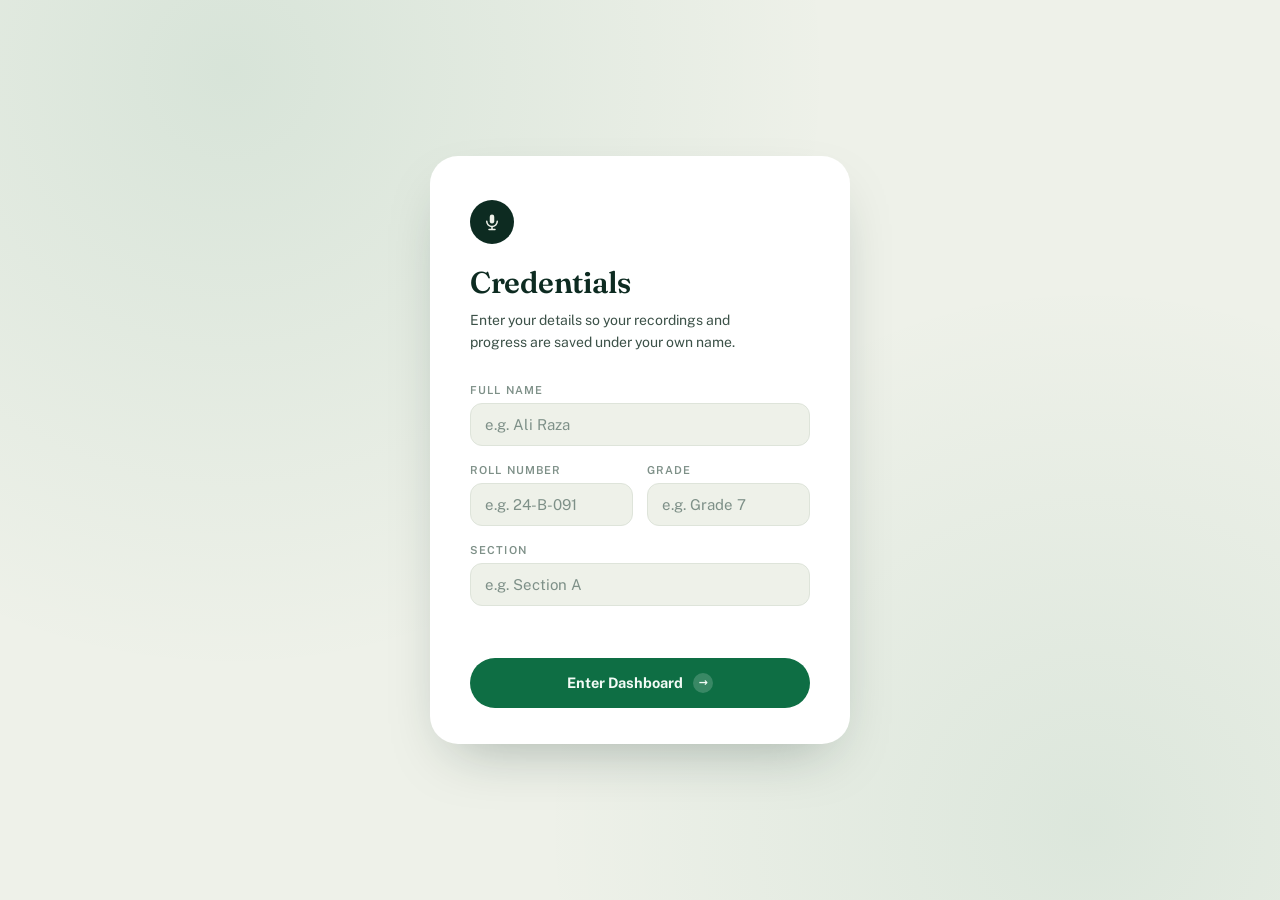
==== commit f7faa393: "Updated the codebase" ====
--- a/static/index.html
+++ b/static/index.html
@@ -118,7 +118,7 @@
         <path d="M6 11a1 1 0 1 0-2 0 8 8 0 0 0 7 7.94V21H8a1 1 0 1 0 0 2h8a1 1 0 1 0 0-2h-3v-2.06A8 8 0 0 0 20 11a1 1 0 1 0-2 0 6 6 0 0 1-12 0Z" fill="currentColor"/>
       </svg>
     </div>
-    <h1>Before we begin</h1>
+    <h1>Credentials</h1>
     <p class="lede">Enter your details so your recordings and progress are saved under your own name.</p>
 
     <form id="gateForm" novalidate>
